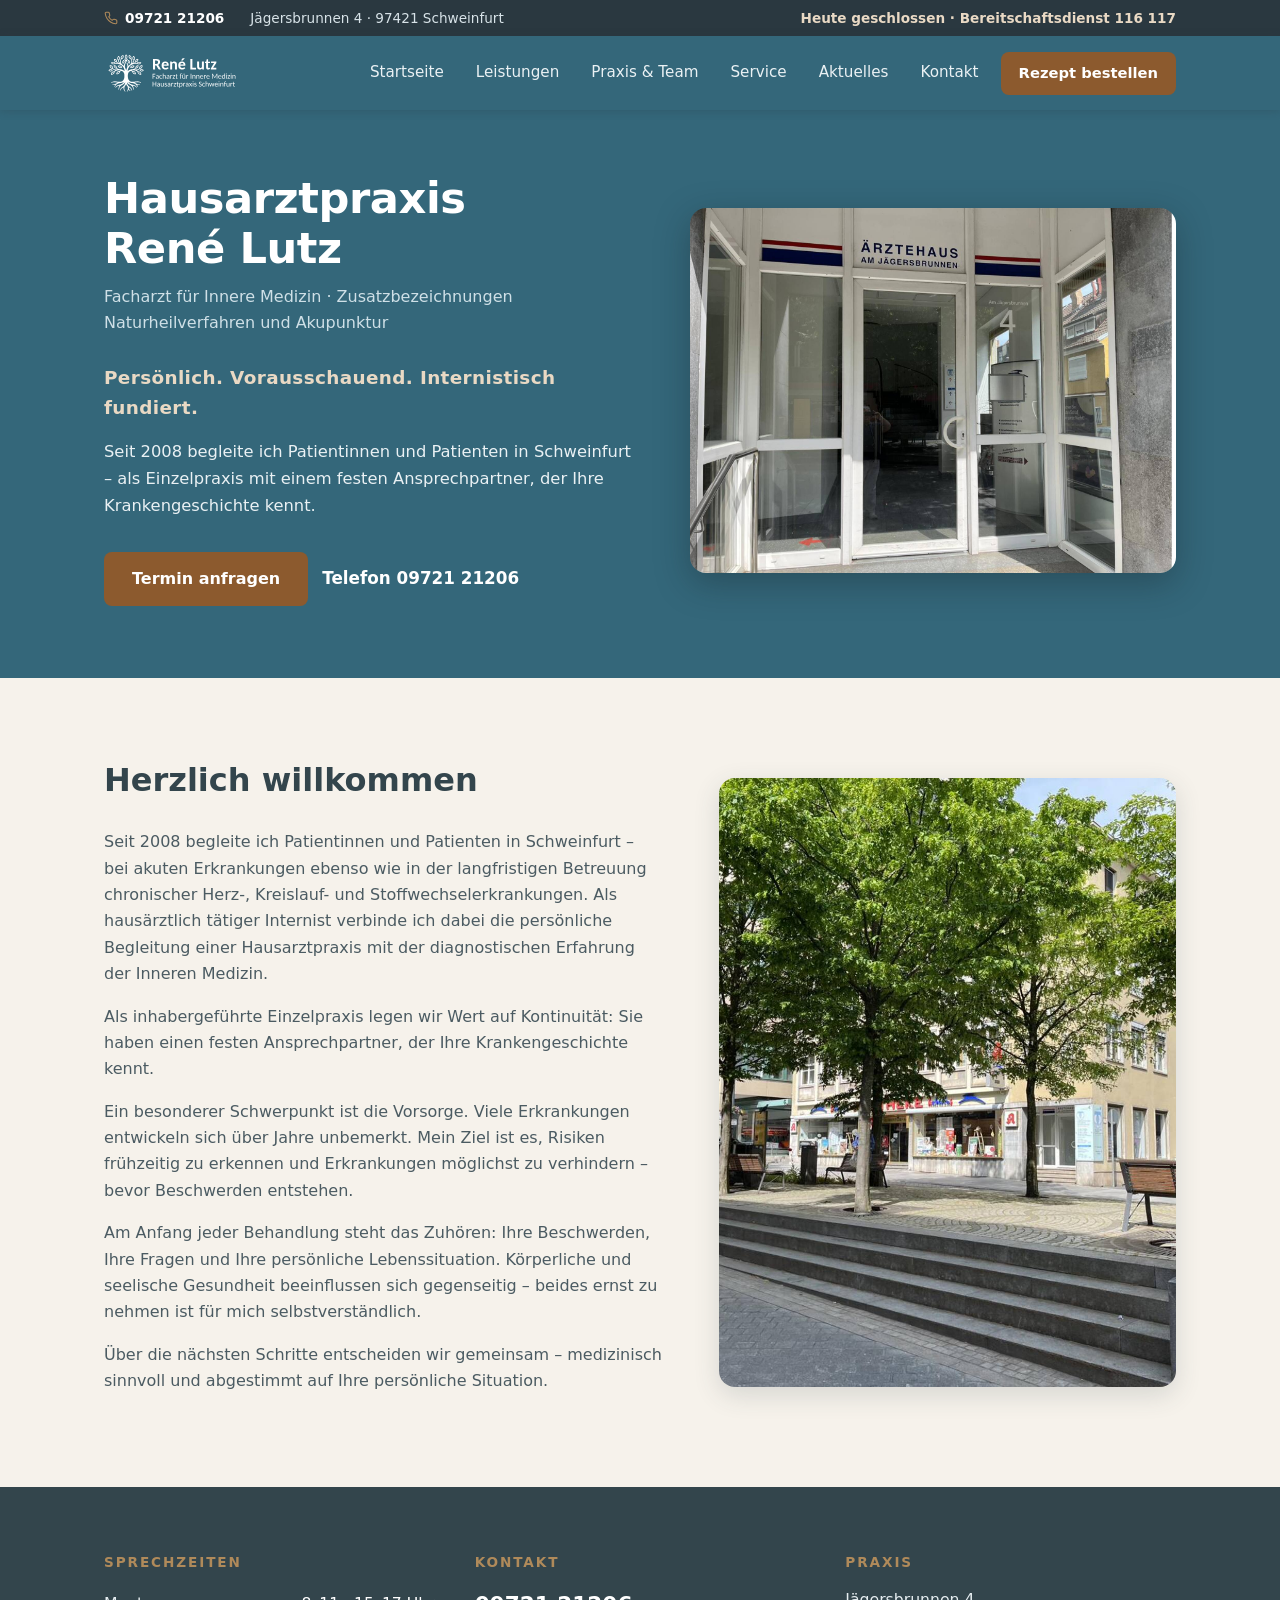
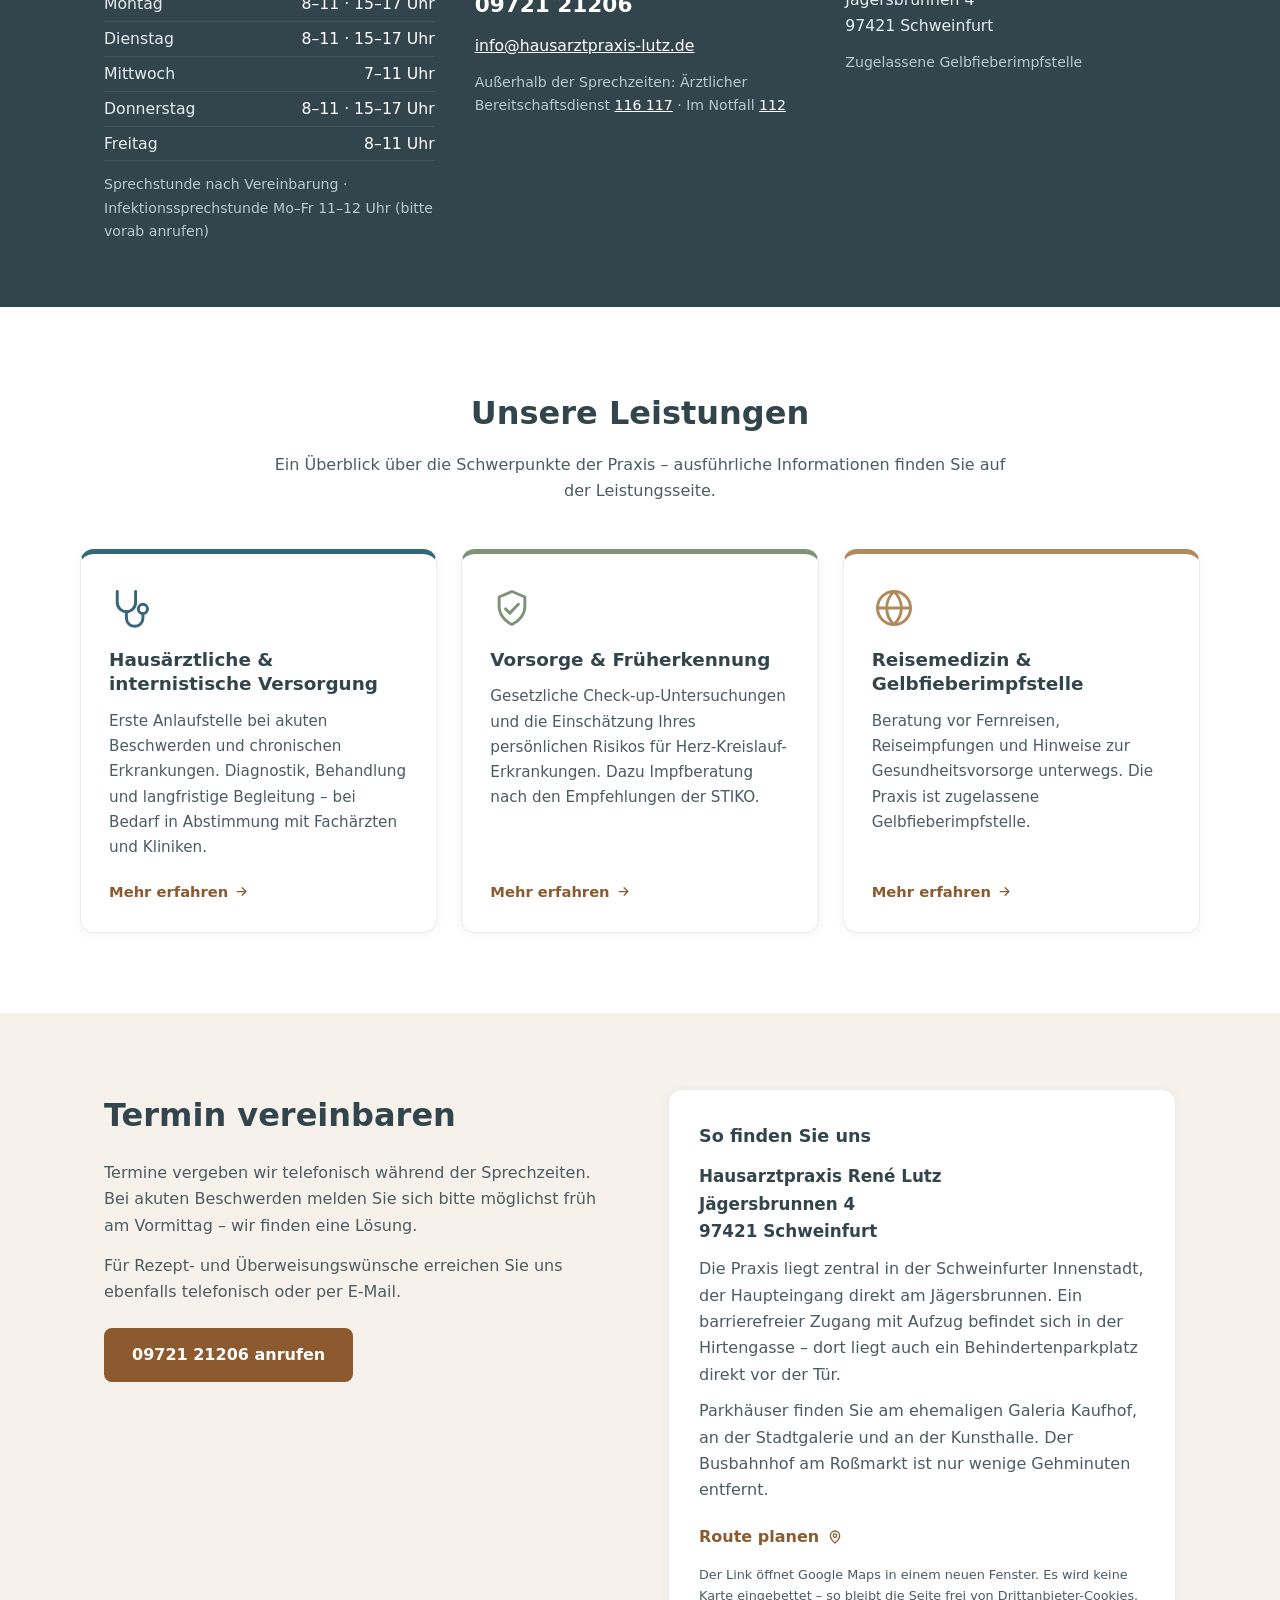
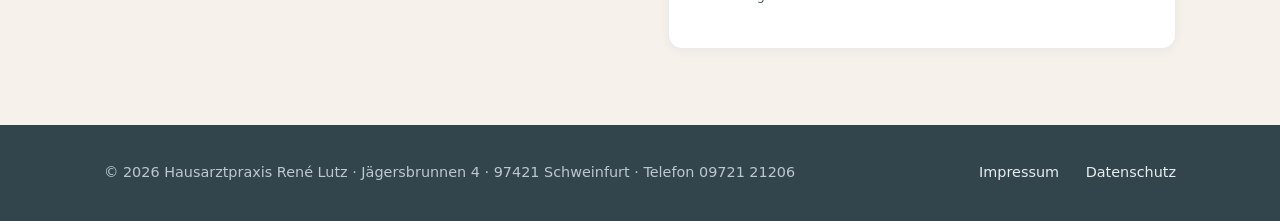
==== index.html @ 5f50a089 "Add files via upload" ====
<!DOCTYPE html>
<html lang="de">
<head>
<meta charset="UTF-8">
<meta name="viewport" content="width=device-width, initial-scale=1">
<title>Hausarztpraxis René Lutz – Facharzt für Innere Medizin, Schweinfurt</title>
<meta name="description" content="Hausarztpraxis René Lutz in Schweinfurt: hausärztliche und internistische Versorgung, Vorsorge und Früherkennung, Reisemedizin. Gelbfieberimpfstelle. Telefon 09721 21206.">
<!-- Canonical & Social -->
<link rel="canonical" href="https://hausarzt-lutz.de/">
<meta property="og:type" content="website">
<meta property="og:site_name" content="Hausarztpraxis René Lutz">
<meta property="og:locale" content="de_DE">
<meta property="og:title" content="Hausarztpraxis René Lutz – Facharzt für Innere Medizin, Schweinfurt">
<meta property="og:description" content="Hausarztpraxis René Lutz in Schweinfurt: hausärztliche und internistische Versorgung, Vorsorge und Früherkennung, Reisemedizin. Gelbfieberimpfstelle. Telefon 09721 21206.">
<meta property="og:url" content="https://hausarzt-lutz.de/">
<meta property="og:image" content="https://hausarzt-lutz.de/og-image.png">
<meta property="og:image:width" content="1200">
<meta property="og:image:height" content="630">
<meta property="og:image:alt" content="Hausarztpraxis René Lutz, Schweinfurt">
<meta name="twitter:card" content="summary_large_image">
<!-- Favicons -->
<link rel="icon" href="favicon.svg" type="image/svg+xml">
<link rel="icon" href="favicon-32.png" sizes="32x32" type="image/png">
<link rel="icon" href="favicon-16.png" sizes="16x16" type="image/png">
<link rel="apple-touch-icon" href="apple-touch-icon.png">
<meta name="theme-color" content="#34677A">
<style>
/* ============================================================
   Hausarztpraxis René Lutz · Startseite
   Farbwelt: Petrol · Cognac · Camel · Salbei · Eiche hell · Weiß
   Hinweis Produktion: DM Sans + Inter lokal hosten (kein Google-CDN)
   ============================================================ */
:root{
  --petrol:#34677A;
  --petrol-dunkel:#33454C;
  --cognac:#A9713F;
  --cognac-dunkel:#8C5A2E;
  --salbei:#7D9276;
  --camel:#B08A5A;
  --eiche:#F6F2EB;
  --text:#33454C;
  --text-soft:#4B5B62;
  --weiss:#FFFFFF;
}
*{box-sizing:border-box;margin:0;padding:0;}
html{scroll-behavior:smooth;}
@media (prefers-reduced-motion:reduce){html{scroll-behavior:auto;}}
body{
  font-family:"Inter","DM Sans",system-ui,-apple-system,"Segoe UI",Arial,sans-serif;
  color:var(--text);
  background:var(--weiss);
  line-height:1.65;
  -webkit-font-smoothing:antialiased;
}
h1,h2,h3,.leitsatz{font-family:"DM Sans","Inter",system-ui,sans-serif;}
img{max-width:100%;display:block;}
a{color:var(--cognac-dunkel);}
.wrap{max-width:1120px;margin:0 auto;padding:0 24px;}

/* ---------- Header ---------- */
header{
  background:var(--petrol);
  position:sticky;top:0;z-index:50;
  box-shadow:0 1px 8px rgba(42,56,64,.25);
}
.header-inner{
  display:flex;align-items:center;justify-content:space-between;
  padding:14px 24px;max-width:1120px;margin:0 auto;
}
.logo-link{display:flex;align-items:center;gap:12px;text-decoration:none;}
.logo-link img{height:46px;width:auto;}
nav{display:flex;gap:28px;}
nav a{
  color:#EAF1F4;text-decoration:none;font-size:.95rem;font-weight:500;
  padding:6px 2px;border-bottom:2px solid transparent;
}
nav a:hover,nav a:focus{border-bottom-color:var(--camel);color:#fff;}
.nav-toggle{display:none;}
.btn-rezept{background:var(--cognac-dunkel);color:#fff;padding:9px 18px;border-radius:8px;font-weight:600;font-size:.92rem;text-decoration:none;white-space:nowrap;}
.btn-rezept:hover,.btn-rezept:focus{background:#6E4523;color:#fff;}
.header-inner{justify-content:flex-start;gap:20px;}
.logo-link{margin-right:auto;}
@media (max-width:640px){.btn-rezept{padding:8px 13px;font-size:.85rem;}}


/* ---------- Hero ---------- */
.hero{background:var(--petrol);color:#fff;}
.hero-inner{
  display:grid;grid-template-columns:1.05fr .95fr;gap:48px;align-items:center;
  padding:64px 24px 72px;max-width:1120px;margin:0 auto;
}
.hero h1{font-size:clamp(1.9rem,4vw,2.7rem);line-height:1.15;font-weight:700;letter-spacing:-.01em;}
.hero .facharzt{
  margin-top:10px;font-size:1rem;color:#CFE0E7;font-weight:400;
}
.leitsatz{
  margin-top:26px;font-size:1.15rem;font-weight:600;letter-spacing:.02em;color:#E9D9C4;
}
.hero p.intro{margin-top:16px;font-size:1.02rem;color:#EAF1F4;max-width:34em;}
.hero-ctas{margin-top:32px;display:flex;flex-wrap:wrap;gap:14px;align-items:center;}
.btn{
  display:inline-block;padding:14px 28px;border-radius:8px;
  font-weight:600;font-size:1rem;text-decoration:none;
  transition:background .15s ease;
}
.btn-cognac{background:var(--cognac-dunkel);color:#fff;}
.btn-cognac:hover,.btn-cognac:focus{background:#6E4523;}
.hero-tel{color:#fff;font-size:1.05rem;text-decoration:none;font-weight:600;white-space:nowrap;}
.hero-tel:hover{text-decoration:underline;}
.hero-foto{border-radius:16px;overflow:hidden;box-shadow:0 10px 34px rgba(20,32,38,.35);}
.hero-foto img{width:100%;height:100%;object-fit:cover;aspect-ratio:4/3;}

/* ---------- Willkommen ---------- */
.willkommen{background:var(--eiche);padding:76px 0;}
.willkommen-grid{display:grid;grid-template-columns:1.1fr .9fr;gap:56px;align-items:center;}
.willkommen h2{font-size:clamp(1.5rem,3vw,2rem);color:var(--petrol-dunkel);margin-bottom:22px;}
.willkommen p{margin-bottom:16px;color:var(--text-soft);max-width:38em;}
.willkommen p strong{color:var(--text);}
.willkommen-foto{border-radius:16px;overflow:hidden;box-shadow:0 8px 26px rgba(51,69,76,.16);}
.willkommen-foto img{width:100%;object-fit:cover;aspect-ratio:3/4;}
.bildhinweis{font-size:.8rem;color:#8a9298;margin-top:8px;}

/* ---------- Auf einen Blick ---------- */
.blick{background:var(--petrol-dunkel);color:#fff;padding:64px 0;}
.blick-grid{display:grid;grid-template-columns:repeat(3,1fr);gap:40px;}
.blick h2{position:absolute;width:1px;height:1px;overflow:hidden;clip:rect(0 0 0 0);}
.blick h3{
  font-size:.85rem;letter-spacing:.14em;text-transform:uppercase;
  color:var(--camel);margin-bottom:14px;font-weight:600;
}
.blick p,.blick li{color:#E6EDF0;font-size:.98rem;}
.blick ul{list-style:none;}
.blick li{display:flex;justify-content:space-between;gap:16px;padding:4px 0;border-bottom:1px solid rgba(255,255,255,.09);}
.blick li span:last-child{white-space:nowrap;color:#fff;}
.blick .hinweis{margin-top:12px;font-size:.88rem;color:#B9C9D0;}
.blick a{color:#fff;}
.blick .tel-gross{font-size:1.35rem;font-weight:700;color:#fff;text-decoration:none;}
.blick .tel-gross:hover{text-decoration:underline;}

/* ---------- Leistungen ---------- */
.leistungen{padding:80px 0;}
.leistungen h2{
  text-align:center;font-size:clamp(1.5rem,3vw,2rem);color:var(--petrol-dunkel);margin-bottom:12px;
}
.leistungen .sub{text-align:center;color:var(--text-soft);max-width:46em;margin:0 auto 44px;}
.kacheln{display:grid;grid-template-columns:repeat(3,1fr);gap:24px;}
.card{
  background:#fff;border-radius:14px;padding:32px 28px 28px;
  display:flex;flex-direction:column;
  border:1px solid rgba(51,69,76,.10);
  border-top:5px solid var(--akzent);
  box-shadow:0 2px 10px rgba(51,69,76,.06);
  transition:box-shadow .2s ease,transform .2s ease;
}
.card:hover{box-shadow:0 6px 20px rgba(51,69,76,.12);transform:translateY(-2px);}
@media (prefers-reduced-motion:reduce){.card,.card:hover{transition:none;transform:none;}}
.card--versorgung{--akzent:var(--petrol);}
.card--vorsorge{--akzent:var(--salbei);}
.card--reise{--akzent:var(--camel);}
.card .icon{width:44px;height:44px;color:var(--akzent);margin-bottom:18px;}
.card .icon svg{width:100%;height:100%;}
.card h3{font-size:1.15rem;line-height:1.35;color:var(--petrol-dunkel);margin-bottom:12px;}
.card p{font-size:.95rem;color:var(--text-soft);flex-grow:1;}
.card a{
  margin-top:20px;display:inline-flex;align-items:center;gap:6px;
  font-size:.92rem;font-weight:600;color:var(--cognac-dunkel);text-decoration:none;
}
.card a:hover{text-decoration:underline;}
.card a svg{width:15px;height:15px;}

/* ---------- Termin & Anfahrt ---------- */
.termin{background:var(--eiche);padding:76px 0;}
.termin-grid{display:grid;grid-template-columns:1fr 1fr;gap:56px;}
.termin h2{font-size:clamp(1.5rem,3vw,2rem);color:var(--petrol-dunkel);margin-bottom:18px;}
.termin p{color:var(--text-soft);margin-bottom:14px;max-width:36em;}
.termin .btn{margin-top:8px;}
.anfahrt-box{
  background:#fff;border-radius:14px;padding:32px 30px;
  border:1px solid rgba(51,69,76,.10);box-shadow:0 2px 10px rgba(51,69,76,.06);
}
.anfahrt-box h3{color:var(--petrol-dunkel);font-size:1.1rem;margin-bottom:12px;}
.anfahrt-box p{margin-bottom:10px;}
.anfahrt-box .adresse{font-size:1.05rem;color:var(--text);font-weight:600;}
.routen-link{
  display:inline-flex;align-items:center;gap:8px;margin-top:10px;
  font-weight:600;color:var(--cognac-dunkel);text-decoration:none;
}
.routen-link:hover{text-decoration:underline;}
.routen-link svg{width:16px;height:16px;}
.dsgvo-note{font-size:.8rem;color:#8a9298;margin-top:14px;}

/* ---------- Footer ---------- */
footer{background:var(--petrol-dunkel);color:#B9C9D0;padding:36px 0;}
.footer-inner{
  display:flex;flex-wrap:wrap;gap:18px;justify-content:space-between;align-items:center;
  max-width:1120px;margin:0 auto;padding:0 24px;font-size:.9rem;
}
footer a{color:#E6EDF0;text-decoration:none;margin-left:22px;}
footer a:first-child{margin-left:0;}
footer a:hover{text-decoration:underline;}

/* ---------- Responsive ---------- */
@media (max-width:900px){
  .hero-inner,.willkommen-grid,.termin-grid{grid-template-columns:1fr;gap:36px;}
  .blick-grid,.kacheln{grid-template-columns:1fr;gap:22px;}
  .hero-inner{padding:44px 24px 56px;}
  .hero-foto img{aspect-ratio:16/10;}
  .willkommen-foto img{aspect-ratio:4/3;}
  nav{display:none;}
  .nav-toggle{
    display:block;background:none;border:1px solid rgba(255,255,255,.4);
    border-radius:8px;color:#fff;padding:8px 12px;font-size:.9rem;cursor:pointer;
  }
  nav.offen{
    display:flex;position:absolute;top:100%;left:0;right:0;
    flex-direction:column;gap:0;background:var(--petrol-dunkel);padding:8px 0;
  }
  nav.offen a{padding:13px 24px;border-bottom:none;}
}

/* Skip-Link & sichtbare Fokuszustaende (Barrierefreiheit) */
.skip-link{position:absolute;left:-9999px;top:0;z-index:2000;background:var(--petrol-dunkel,#2a5464);color:#fff;padding:12px 22px;border-radius:0 0 10px 0;font-weight:600;text-decoration:none;font-family:"DM Sans","Inter",system-ui,sans-serif;}
.skip-link:focus{left:0;}
main#inhalt:focus{outline:none;}
a:focus-visible,button:focus-visible,summary:focus-visible,[tabindex]:focus-visible{outline:3px solid var(--camel,#C89B6A);outline-offset:2px;border-radius:3px;}
</style>
<script type="application/ld+json">
{
  "@context": "https://schema.org",
  "@type": "Physician",
  "name": "Hausarztpraxis René Lutz",
  "description": "Hausärztliche und internistische Versorgung in Schweinfurt. Facharzt für Innere Medizin, Zusatzbezeichnungen Naturheilverfahren und Akupunktur. Zugelassene Gelbfieberimpfstelle.",
  "url": "https://hausarzt-lutz.de",
  "telephone": "+49 9721 21206",
  "email": "info@hausarztpraxis-lutz.de",
  "address": {
    "@type": "PostalAddress",
    "streetAddress": "Jägersbrunnen 4",
    "postalCode": "97421",
    "addressLocality": "Schweinfurt",
    "addressCountry": "DE"
  },
  "medicalSpecialty": "https://schema.org/PrimaryCare",
  "openingHoursSpecification": [
    {"@type":"OpeningHoursSpecification","dayOfWeek":["Monday","Tuesday","Thursday"],"opens":"08:00","closes":"11:00"},
    {"@type":"OpeningHoursSpecification","dayOfWeek":["Monday","Tuesday","Thursday"],"opens":"15:00","closes":"17:00"},
    {"@type":"OpeningHoursSpecification","dayOfWeek":"Wednesday","opens":"07:00","closes":"11:00"},
    {"@type":"OpeningHoursSpecification","dayOfWeek":"Friday","opens":"08:00","closes":"11:00"}
  ]
}
</script>
</head>
<body>
<a class="skip-link" href="#inhalt">Zum Inhalt springen</a>

<!-- ============ Info-Leiste ============ -->
<div class="infobar">
  <div class="infobar-inner">
    <a href="tel:0972121206" class="infobar-tel">
      <svg viewBox="0 0 24 24" fill="none" stroke="currentColor" stroke-width="1.8" stroke-linecap="round" stroke-linejoin="round" aria-hidden="true"><path d="M22 16.9v3a2 2 0 0 1-2.2 2 19.8 19.8 0 0 1-8.6-3.1 19.5 19.5 0 0 1-6-6A19.8 19.8 0 0 1 2.1 4.2 2 2 0 0 1 4.1 2h3a2 2 0 0 1 2 1.7c.1 1 .4 2 .7 2.9a2 2 0 0 1-.5 2.1L8 10a16 16 0 0 0 6 6l1.3-1.3a2 2 0 0 1 2.1-.5c.9.3 1.9.6 2.9.7a2 2 0 0 1 1.7 2z"/></svg>
      09721&nbsp;21206
    </a>
    <span class="infobar-adresse">Jägersbrunnen 4 · 97421 Schweinfurt</span>
    <span class="infobar-heute" id="infobar-heute">Sprechzeiten nach Vereinbarung</span>
  </div>
</div>
<style>
.infobar{background:#2A3840;color:#D8E3E8;font-size:.85rem;}
.infobar-inner{
  max-width:1120px;margin:0 auto;padding:7px 24px;
  display:flex;align-items:center;gap:26px;flex-wrap:wrap;
}
.infobar a.infobar-tel{
  color:#fff;text-decoration:none;font-weight:600;
  display:inline-flex;align-items:center;gap:7px;
}
.infobar a.infobar-tel:hover{text-decoration:underline;}
.infobar a.infobar-tel svg{width:14px;height:14px;color:#B08A5A;}
.infobar-heute{margin-left:auto;color:#E9D9C4;font-weight:600;}
@media (max-width:640px){
  .infobar-adresse{display:none;}
  .infobar-inner{gap:14px;padding:7px 16px;}
}
</style>
<script>
// ==========================================================
//  Urlaubsplanung Hausarztpraxis Rene Lutz - ganzes Jahr
//  Nur diese Datei bearbeiten und per File Manager hochladen.
//  Datumsformat: JJJJ-MM-TT
//  Beliebig viele Zeitraeume - einfach Zeilen kopieren.
//  Abgelaufene Zeitraeume stoeren nicht (werden ignoriert),
//  einmal im Jahr aufraeumen genuegt.
// ==========================================================
window.HLZ_URLAUB = {
  vorlauf_tage: 90,   // Vorab-Hinweis erscheint so viele Tage vorher
  zeitraeume: [
    { von: "2026-09-28", bis: "2026-10-09", vertretung: "" },
    // { von: "2026-12-24", bis: "2027-01-01", vertretung: "Praxis Dr. Mustermann, Tel. 09721 12345" },
  ]
};
</script>
<script>
(function(){
  var el = document.getElementById('infobar-heute');
  if(!el) return;

  var plan = {
    1:[[8,11],[15,17]], 2:[[8,11],[15,17]], 3:[[7,11]], 4:[[8,11],[15,17]], 5:[[8,11]]
  };

  function ostern(j){
    var a=j%19,b=Math.floor(j/100),c=j%100,d=Math.floor(b/4),e=b%4,
        f=Math.floor((b+8)/25),g=Math.floor((b-f+1)/3),
        h=(19*a+b-d-g+15)%30,i=Math.floor(c/4),k=c%4,
        l=(32+2*e+2*i-h-k)%7,m=Math.floor((a+11*h+22*l)/451),
        mo=Math.floor((h+l-7*m+114)/31),ta=((h+l-7*m+114)%31)+1;
    return new Date(j,mo-1,ta);
  }
  function plusTage(dat,n){var d=new Date(dat);d.setDate(d.getDate()+n);return d;}
  function gleicherTag(a,b){return a.getFullYear()===b.getFullYear()&&a.getMonth()===b.getMonth()&&a.getDate()===b.getDate();}

  // Gesetzliche Feiertage in Bayern.
  // MARIAE_HIMMELFAHRT gilt nur in Gemeinden mit katholischer Mehrheit - fuer Schweinfurt pruefen!
  var MARIAE_HIMMELFAHRT = true;
  function istFeiertag(d){
    var j=d.getFullYear(), o=ostern(j);
    var fix=[[1,1],[1,6],[5,1],[10,3],[11,1],[12,25],[12,26]];
    if(MARIAE_HIMMELFAHRT) fix.push([8,15]);
    for(var i=0;i<fix.length;i++){
      if(d.getMonth()===fix[i][0]-1 && d.getDate()===fix[i][1]) return true;
    }
    var bew=[-2,1,39,50,60];
    for(var i=0;i<bew.length;i++){
      if(gleicherTag(d,plusTage(o,bew[i]))) return true;
    }
    return false;
  }

  var heute = new Date(); heute.setHours(0,0,0,0);
  var u = window.HLZ_URLAUB || null;
  function parse(s){var d=new Date(s);d.setHours(0,0,0,0);return d;}
  function dm(d){return ('0'+d.getDate()).slice(-2)+'.'+('0'+(d.getMonth()+1)).slice(-2)+'.';}

  function banner(text, dringend){
    var b=document.createElement('div');
    b.setAttribute('role','status');
    b.style.cssText='background:'+(dringend?'#A9713F':'#E9D9C4')+';color:'+(dringend?'#fff':'#5C3A21')+
      ';text-align:center;padding:12px 20px;font-size:.95rem;font-weight:600;line-height:1.5;';
    b.textContent=text;
    var header=document.querySelector('header');
    if(header && header.parentNode) header.parentNode.insertBefore(b, header.nextSibling);
  }

  // Zeitraeume auswerten: laufender Urlaub oder naechster innerhalb des Vorlaufs
  var aktiv=null, kommend=null;
  if(u && u.zeitraeume){
    for(var i=0;i<u.zeitraeume.length;i++){
      var z=u.zeitraeume[i];
      if(!z.von||!z.bis) continue;
      var v=parse(z.von), b2=parse(z.bis);
      if(heute>=v && heute<=b2){ aktiv={von:v,bis:b2,vertretung:z.vertretung}; break; }
      if(heute<v){
        var diff=(v-heute)/(1000*60*60*24);
        if(u.vorlauf_tage && diff<=u.vorlauf_tage && (!kommend || v<kommend.von)){
          kommend={von:v,bis:b2,vertretung:z.vertretung};
        }
      }
    }
  }

  if(aktiv){
    el.textContent='Praxis geschlossen bis '+dm(aktiv.bis)+' \u00b7 116 117';
    var btxt='Die Praxis ist vom '+dm(aktiv.von)+' bis '+dm(aktiv.bis)+' geschlossen.';
    if(aktiv.vertretung) btxt+=' Vertretung: '+aktiv.vertretung+'.';
    btxt+=' In dringenden F\u00e4llen: \u00c4rztlicher Bereitschaftsdienst 116 117.';
    banner(btxt, true);
  } else {
    if(kommend){
      var btxt='Hinweis: Die Praxis bleibt vom '+dm(kommend.von)+' bis '+dm(kommend.bis)+' geschlossen.';
      if(kommend.vertretung) btxt+=' Vertretung: '+kommend.vertretung+'.';
      banner(btxt, false);
    }
    if(istFeiertag(heute)){
      el.textContent='Heute geschlossen (Feiertag) \u00b7 Bereitschaftsdienst 116 117';
    } else if(plan[heute.getDay()]){
      el.textContent='Heute: '+plan[heute.getDay()].map(function(s){return s[0]+'\u2013'+s[1]+' Uhr';}).join(' und ');
    } else {
      el.textContent='Heute geschlossen \u00b7 Bereitschaftsdienst 116 117';
    }
  }
})();
</script>


<header>
  <div class="header-inner">
    <a class="logo-link" href="#" aria-label="Hausarztpraxis René Lutz – Startseite">
      <img src="[data-uri]" alt="Hausarztpraxis René Lutz">
    </a>
    <button class="nav-toggle" aria-expanded="false" aria-controls="hauptnav" onclick="var n=document.getElementById('hauptnav');n.classList.toggle('offen');this.setAttribute('aria-expanded',n.classList.contains('offen'));">Menü</button>
    <nav id="hauptnav" aria-label="Hauptnavigation">
      <a href="#">Startseite</a>
      <a href="leistungen.html">Leistungen</a>
      <a href="praxis-team.html">Praxis &amp; Team</a>
      <a href="service.html">Service</a>
      <a href="news.html">Aktuelles</a>
      <a href="#kontakt">Kontakt</a>
    </nav>
    <a class="btn-rezept" href="https://praxishelfer.doc-online.de/ph/praxishelfer.php?ph=rz&amp;id=hausarztpraxis-lutz" rel="noopener" target="_blank">Rezept bestellen</a>
  </div>
</header>
<main id="inhalt" tabindex="-1">

<!-- ============ Hero ============ -->
<section class="hero">
  <div class="hero-inner">
    <div>
      <h1>Hausarztpraxis René&nbsp;Lutz</h1>
      <p class="facharzt">Facharzt für Innere Medizin · Zusatzbezeichnungen Naturheilverfahren und Akupunktur</p>
      <p class="leitsatz">Persönlich. Vorausschauend. Internistisch fundiert.</p>
      <p class="intro">Seit 2008 begleite ich Patientinnen und Patienten in Schweinfurt – als Einzelpraxis mit einem festen Ansprechpartner, der Ihre Krankengeschichte kennt.</p>
      <div class="hero-ctas">
        <a class="btn btn-cognac" href="#kontakt">Termin anfragen</a>
        <a class="hero-tel" href="tel:0972121206">Telefon 09721&nbsp;21206</a>
      </div>
    </div>
    <div class="hero-foto">
      <img src="[data-uri]" alt="Sprechzimmer der Hausarztpraxis René Lutz in Schweinfurt">
    </div>
  </div>
</section>

<!-- ============ Willkommen ============ -->
<section class="willkommen" id="willkommen">
  <div class="wrap willkommen-grid">
    <div>
      <h2>Herzlich willkommen</h2>
      <p>Seit 2008 begleite ich Patientinnen und Patienten in Schweinfurt – bei akuten Erkrankungen ebenso wie in der langfristigen Betreuung chronischer Herz-, Kreislauf- und Stoffwechselerkrankungen. Als hausärztlich tätiger Internist verbinde ich dabei die persönliche Begleitung einer Hausarztpraxis mit der diagnostischen Erfahrung der Inneren Medizin.</p>
      <p>Als inhabergeführte Einzelpraxis legen wir Wert auf Kontinuität: Sie haben einen festen Ansprechpartner, der Ihre Krankengeschichte kennt.</p>
      <p>Ein besonderer Schwerpunkt ist die Vorsorge. Viele Erkrankungen entwickeln sich über Jahre unbemerkt. Mein Ziel ist es, Risiken frühzeitig zu erkennen und Erkrankungen möglichst zu verhindern – bevor Beschwerden entstehen.</p>
      <p>Am Anfang jeder Behandlung steht das Zuhören: Ihre Beschwerden, Ihre Fragen und Ihre persönliche Lebenssituation. Körperliche und seelische Gesundheit beeinflussen sich gegenseitig – beides ernst zu nehmen ist für mich selbstverständlich.</p>
      <p>Über die nächsten Schritte entscheiden wir gemeinsam – medizinisch sinnvoll und abgestimmt auf Ihre persönliche Situation.</p>
    </div>
    <div>
      <div class="willkommen-foto">
        <img src="[data-uri]" alt="Blick in die Praxisräume">
      </div>
    </div>
  </div>
</section>

<!-- ============ Auf einen Blick ============ -->
<section class="blick" aria-labelledby="blick-h">
  <h2 id="blick-h">Sprechzeiten und Kontakt auf einen Blick</h2>
  <div class="wrap blick-grid">
    <div>
      <h3>Sprechzeiten</h3>
      <ul>
        <li><span>Montag</span><span>8–11 · 15–17 Uhr</span></li>
        <li><span>Dienstag</span><span>8–11 · 15–17 Uhr</span></li>
        <li><span>Mittwoch</span><span>7–11 Uhr</span></li>
        <li><span>Donnerstag</span><span>8–11 · 15–17 Uhr</span></li>
        <li><span>Freitag</span><span>8–11 Uhr</span></li>
      </ul>
      <p class="hinweis">Sprechstunde nach Vereinbarung · Infektionssprechstunde Mo–Fr 11–12 Uhr (bitte vorab anrufen)</p>
    </div>
    <div>
      <h3>Kontakt</h3>
      <p><a class="tel-gross" href="tel:0972121206">09721 21206</a></p>
      <p style="margin-top:10px;"><a href="mailto:info@hausarztpraxis-lutz.de">info@hausarztpraxis-lutz.de</a></p>
      <p class="hinweis">Außerhalb der Sprechzeiten: Ärztlicher Bereitschaftsdienst <a href="tel:116117">116&nbsp;117</a> · Im Notfall <a href="tel:112">112</a></p>
    </div>
    <div>
      <h3>Praxis</h3>
      <p>Jägersbrunnen 4<br>97421 Schweinfurt</p>
      <p class="hinweis">Zugelassene Gelbfieberimpfstelle</p>
    </div>
  </div>
</section>

<!-- ============ Leistungen ============ -->
<section class="leistungen wrap" id="leistungen">
  <h2>Unsere Leistungen</h2>
  <p class="sub">Ein Überblick über die Schwerpunkte der Praxis – ausführliche Informationen finden Sie auf der Leistungsseite.</p>
  <div class="kacheln">
    <div class="card card--versorgung">
      <div class="icon" aria-hidden="true">
        <svg viewBox="0 0 24 24" fill="none" stroke="currentColor" stroke-width="1.6" stroke-linecap="round" stroke-linejoin="round">
          <path d="M4.5 3v6a5 5 0 0 0 10 0V3"/><path d="M9.5 14v3.5a4.5 4.5 0 0 0 9 0V15"/><circle cx="18.5" cy="12.5" r="2.5"/>
        </svg>
      </div>
      <h3>Hausärztliche &amp; internistische Versorgung</h3>
      <p>Erste Anlaufstelle bei akuten Beschwerden und chronischen Erkrankungen. Diagnostik, Behandlung und langfristige Begleitung – bei Bedarf in Abstimmung mit Fachärzten und Kliniken.</p>
      <a href="#">Mehr erfahren <svg viewBox="0 0 24 24" fill="none" stroke="currentColor" stroke-width="2" stroke-linecap="round" stroke-linejoin="round" aria-hidden="true"><path d="M5 12h14M13 6l6 6-6 6"/></svg></a>
    </div>
    <div class="card card--vorsorge">
      <div class="icon" aria-hidden="true">
        <svg viewBox="0 0 24 24" fill="none" stroke="currentColor" stroke-width="1.6" stroke-linecap="round" stroke-linejoin="round">
          <path d="M12 3l7 3v5c0 4.5-3 8.2-7 10-4-1.8-7-5.5-7-10V6l7-3z"/><path d="M8.5 12.5l2.3 2.3 4.7-4.8"/>
        </svg>
      </div>
      <h3>Vorsorge &amp; Früherkennung</h3>
      <p>Gesetzliche Check-up-Untersuchungen und die Einschätzung Ihres persönlichen Risikos für Herz-Kreislauf-Erkrankungen. Dazu Impfberatung nach den Empfehlungen der STIKO.</p>
      <a href="#">Mehr erfahren <svg viewBox="0 0 24 24" fill="none" stroke="currentColor" stroke-width="2" stroke-linecap="round" stroke-linejoin="round" aria-hidden="true"><path d="M5 12h14M13 6l6 6-6 6"/></svg></a>
    </div>
    <div class="card card--reise">
      <div class="icon" aria-hidden="true">
        <svg viewBox="0 0 24 24" fill="none" stroke="currentColor" stroke-width="1.6" stroke-linecap="round" stroke-linejoin="round">
          <circle cx="12" cy="12" r="9"/><path d="M3 12h18"/><path d="M12 3c2.6 2.4 4 5.6 4 9s-1.4 6.6-4 9c-2.6-2.4-4-5.6-4-9s1.4-6.6 4-9z"/>
        </svg>
      </div>
      <h3>Reisemedizin &amp; Gelbfieberimpfstelle</h3>
      <p>Beratung vor Fernreisen, Reiseimpfungen und Hinweise zur Gesundheitsvorsorge unterwegs. Die Praxis ist zugelassene Gelbfieberimpfstelle.</p>
      <a href="#">Mehr erfahren <svg viewBox="0 0 24 24" fill="none" stroke="currentColor" stroke-width="2" stroke-linecap="round" stroke-linejoin="round" aria-hidden="true"><path d="M5 12h14M13 6l6 6-6 6"/></svg></a>
    </div>
  </div>
</section>

<!-- ============ Termin & Anfahrt ============ -->
<section class="termin" id="kontakt">
  <div class="wrap termin-grid">
    <div>
      <h2>Termin vereinbaren</h2>
      <p>Termine vergeben wir telefonisch während der Sprechzeiten. Bei akuten Beschwerden melden Sie sich bitte möglichst früh am Vormittag – wir finden eine Lösung.</p>
      <p>Für Rezept- und Überweisungswünsche erreichen Sie uns ebenfalls telefonisch oder per E-Mail.</p>
      <a class="btn btn-cognac" href="tel:0972121206">09721 21206 anrufen</a>
    </div>
    <div class="anfahrt-box">
      <h3>So finden Sie uns</h3>
      <p class="adresse">Hausarztpraxis René Lutz<br>Jägersbrunnen 4<br>97421 Schweinfurt</p>
      <p>Die Praxis liegt zentral in der Schweinfurter Innenstadt, der Haupteingang direkt am Jägersbrunnen. Ein barrierefreier Zugang mit Aufzug befindet sich in der Hirtengasse – dort liegt auch ein Behindertenparkplatz direkt vor der Tür.</p>
      <p>Parkhäuser finden Sie am ehemaligen Galeria&nbsp;Kaufhof, an der Stadtgalerie und an der Kunsthalle. Der Busbahnhof am Roßmarkt ist nur wenige Gehminuten entfernt.</p>
      <a class="routen-link" href="https://www.google.com/maps/dir/?api=1&destination=J%C3%A4gersbrunnen+4%2C+97421+Schweinfurt" rel="noopener" target="_blank">
        Route planen
        <svg viewBox="0 0 24 24" fill="none" stroke="currentColor" stroke-width="2" stroke-linecap="round" stroke-linejoin="round" aria-hidden="true"><path d="M12 21s-7-6.1-7-11a7 7 0 0 1 14 0c0 4.9-7 11-7 11z"/><circle cx="12" cy="10" r="2.6"/></svg>
      </a>
      <p class="dsgvo-note">Der Link öffnet Google Maps in einem neuen Fenster. Es wird keine Karte eingebettet – so bleibt die Seite frei von Drittanbieter-Cookies.</p>
    </div>
  </div>
</section>

</main>
<footer>
  <div class="footer-inner">
    <span>© 2026 Hausarztpraxis René Lutz · Jägersbrunnen 4 · 97421 Schweinfurt · Telefon 09721 21206</span>
    <span>
      <a href="impressum.html">Impressum</a>
      <a href="datenschutz.html">Datenschutz</a>
    </span>
  </div>
</footer>

</body>
</html>
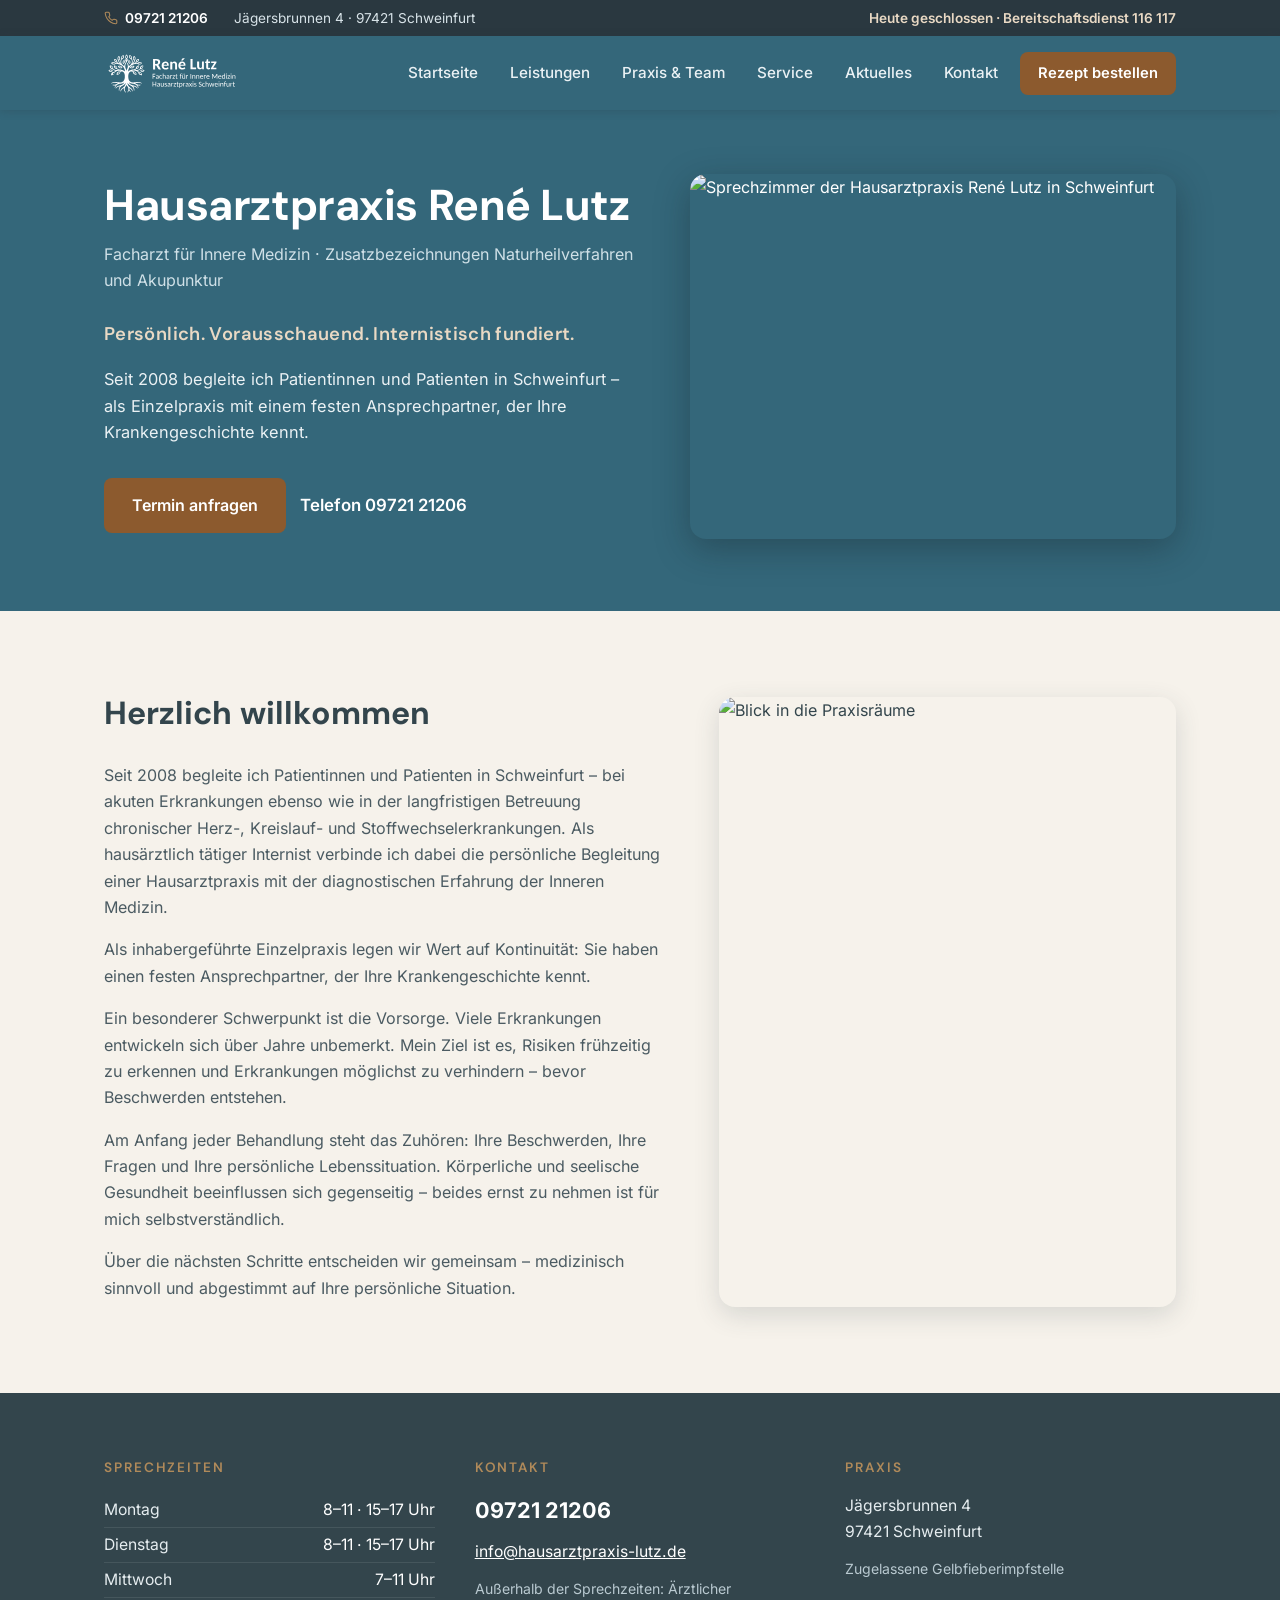
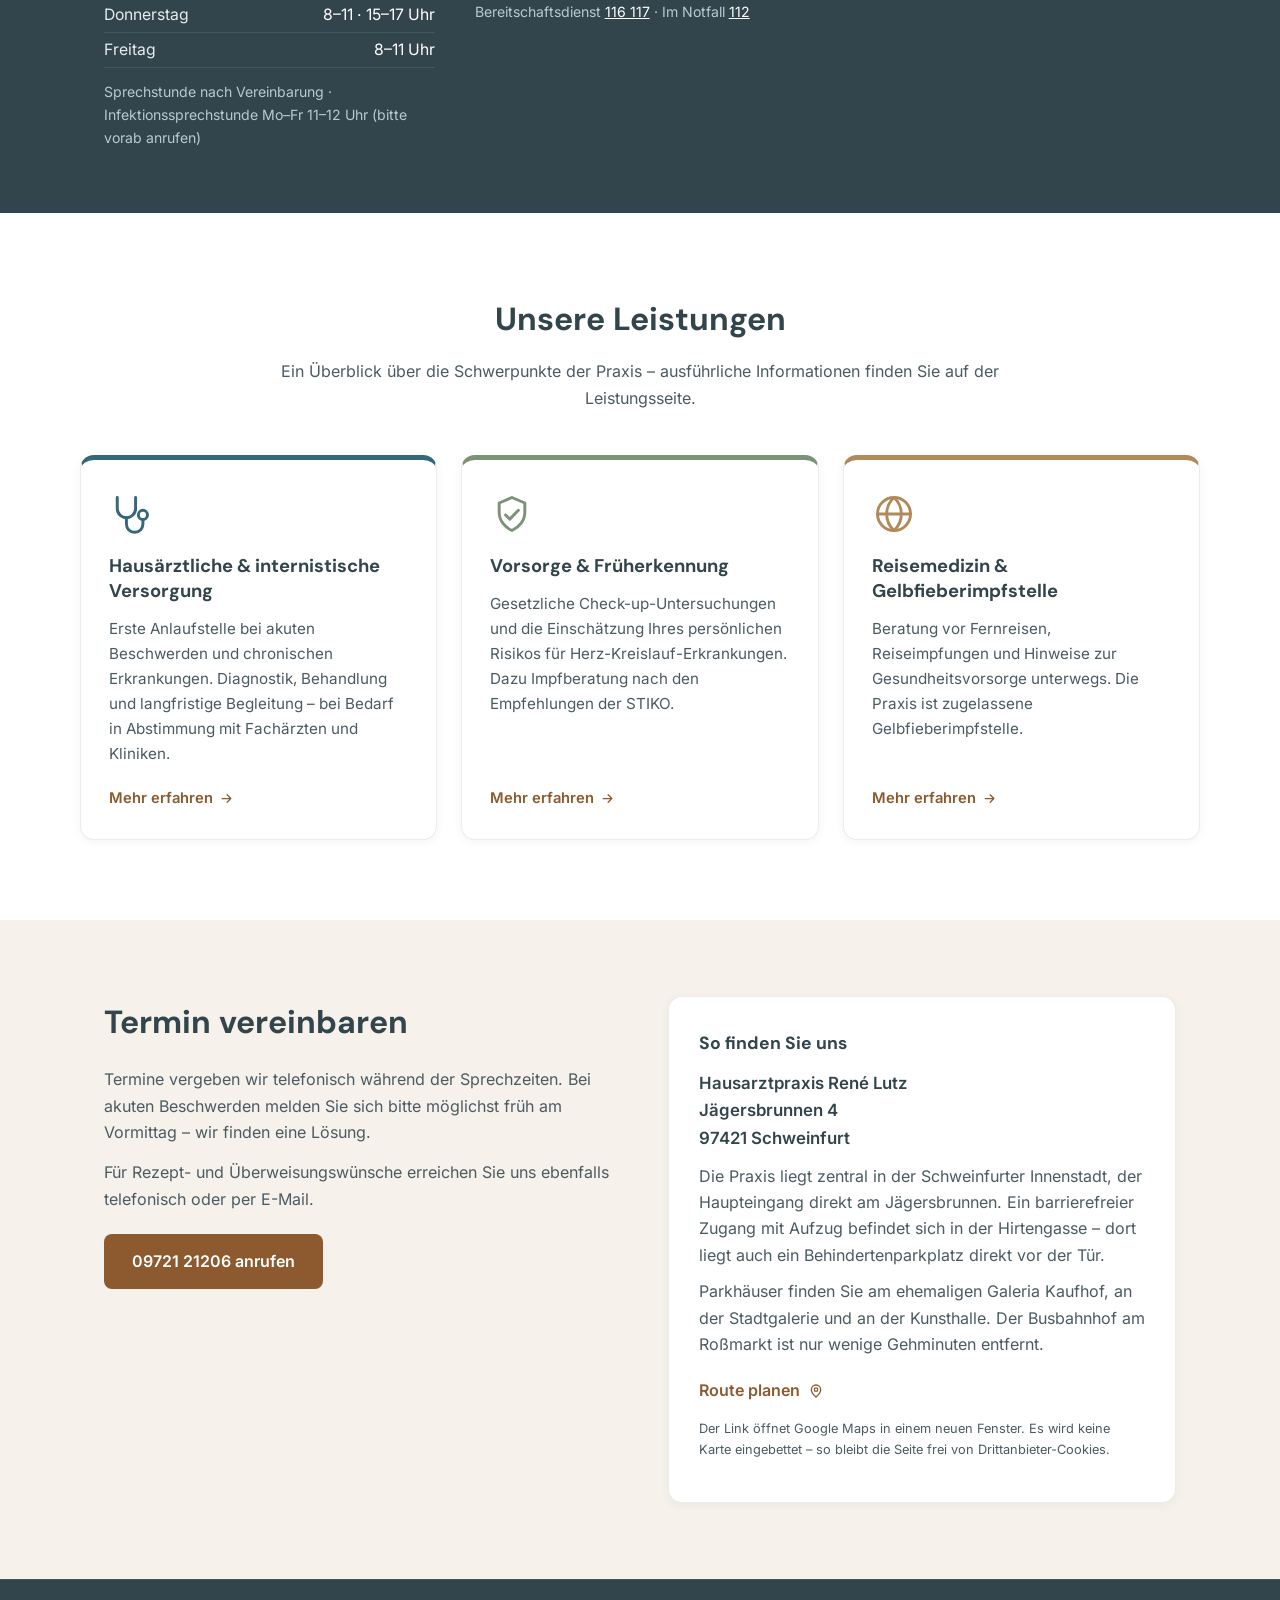
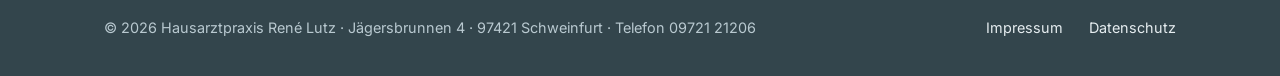
==== commit 268d6abf: "Add files via upload" ====
--- a/index.html
+++ b/index.html
@@ -24,12 +24,8 @@
 <link rel="icon" href="favicon-16.png" sizes="16x16" type="image/png">
 <link rel="apple-touch-icon" href="apple-touch-icon.png">
 <meta name="theme-color" content="#34677A">
+<link rel="stylesheet" href="style.css">
 <style>
-/* ============================================================
-   Hausarztpraxis René Lutz · Startseite
-   Farbwelt: Petrol · Cognac · Camel · Salbei · Eiche hell · Weiß
-   Hinweis Produktion: DM Sans + Inter lokal hosten (kein Google-CDN)
-   ============================================================ */
 :root{
   --petrol:#34677A;
   --petrol-dunkel:#33454C;
@@ -42,9 +38,6 @@
   --text-soft:#4B5B62;
   --weiss:#FFFFFF;
 }
-*{box-sizing:border-box;margin:0;padding:0;}
-html{scroll-behavior:smooth;}
-@media (prefers-reduced-motion:reduce){html{scroll-behavior:auto;}}
 body{
   font-family:"Inter","DM Sans",system-ui,-apple-system,"Segoe UI",Arial,sans-serif;
   color:var(--text);
@@ -54,36 +47,14 @@
 }
 h1,h2,h3,.leitsatz{font-family:"DM Sans","Inter",system-ui,sans-serif;}
 img{max-width:100%;display:block;}
-a{color:var(--cognac-dunkel);}
-.wrap{max-width:1120px;margin:0 auto;padding:0 24px;}
-
-/* ---------- Header ---------- */
-header{
-  background:var(--petrol);
-  position:sticky;top:0;z-index:50;
-  box-shadow:0 1px 8px rgba(42,56,64,.25);
-}
 .header-inner{
   display:flex;align-items:center;justify-content:space-between;
   padding:14px 24px;max-width:1120px;margin:0 auto;
 }
 .logo-link{display:flex;align-items:center;gap:12px;text-decoration:none;}
 .logo-link img{height:46px;width:auto;}
-nav{display:flex;gap:28px;}
-nav a{
-  color:#EAF1F4;text-decoration:none;font-size:.95rem;font-weight:500;
-  padding:6px 2px;border-bottom:2px solid transparent;
-}
 nav a:hover,nav a:focus{border-bottom-color:var(--camel);color:#fff;}
-.nav-toggle{display:none;}
-.btn-rezept{background:var(--cognac-dunkel);color:#fff;padding:9px 18px;border-radius:8px;font-weight:600;font-size:.92rem;text-decoration:none;white-space:nowrap;}
-.btn-rezept:hover,.btn-rezept:focus{background:#6E4523;color:#fff;}
 .header-inner{justify-content:flex-start;gap:20px;}
-.logo-link{margin-right:auto;}
-@media (max-width:640px){.btn-rezept{padding:8px 13px;font-size:.85rem;}}
-
-
-/* ---------- Hero ---------- */
 .hero{background:var(--petrol);color:#fff;}
 .hero-inner{
   display:grid;grid-template-columns:1.05fr .95fr;gap:48px;align-items:center;
@@ -109,8 +80,6 @@
 .hero-tel:hover{text-decoration:underline;}
 .hero-foto{border-radius:16px;overflow:hidden;box-shadow:0 10px 34px rgba(20,32,38,.35);}
 .hero-foto img{width:100%;height:100%;object-fit:cover;aspect-ratio:4/3;}
-
-/* ---------- Willkommen ---------- */
 .willkommen{background:var(--eiche);padding:76px 0;}
 .willkommen-grid{display:grid;grid-template-columns:1.1fr .9fr;gap:56px;align-items:center;}
 .willkommen h2{font-size:clamp(1.5rem,3vw,2rem);color:var(--petrol-dunkel);margin-bottom:22px;}
@@ -119,8 +88,6 @@
 .willkommen-foto{border-radius:16px;overflow:hidden;box-shadow:0 8px 26px rgba(51,69,76,.16);}
 .willkommen-foto img{width:100%;object-fit:cover;aspect-ratio:3/4;}
 .bildhinweis{font-size:.8rem;color:#8a9298;margin-top:8px;}
-
-/* ---------- Auf einen Blick ---------- */
 .blick{background:var(--petrol-dunkel);color:#fff;padding:64px 0;}
 .blick-grid{display:grid;grid-template-columns:repeat(3,1fr);gap:40px;}
 .blick h2{position:absolute;width:1px;height:1px;overflow:hidden;clip:rect(0 0 0 0);}
@@ -136,8 +103,6 @@
 .blick a{color:#fff;}
 .blick .tel-gross{font-size:1.35rem;font-weight:700;color:#fff;text-decoration:none;}
 .blick .tel-gross:hover{text-decoration:underline;}
-
-/* ---------- Leistungen ---------- */
 .leistungen{padding:80px 0;}
 .leistungen h2{
   text-align:center;font-size:clamp(1.5rem,3vw,2rem);color:var(--petrol-dunkel);margin-bottom:12px;
@@ -152,7 +117,7 @@
   box-shadow:0 2px 10px rgba(51,69,76,.06);
   transition:box-shadow .2s ease,transform .2s ease;
 }
-.card:hover{box-shadow:0 6px 20px rgba(51,69,76,.12);transform:translateY(-2px);}
+.card:hover{box-shadow:0 6px 24px rgba(52,103,122,.18);transform:translateY(-2px);}
 @media (prefers-reduced-motion:reduce){.card,.card:hover{transition:none;transform:none;}}
 .card--versorgung{--akzent:var(--petrol);}
 .card--vorsorge{--akzent:var(--salbei);}
@@ -167,8 +132,6 @@
 }
 .card a:hover{text-decoration:underline;}
 .card a svg{width:15px;height:15px;}
-
-/* ---------- Termin & Anfahrt ---------- */
 .termin{background:var(--eiche);padding:76px 0;}
 .termin-grid{display:grid;grid-template-columns:1fr 1fr;gap:56px;}
 .termin h2{font-size:clamp(1.5rem,3vw,2rem);color:var(--petrol-dunkel);margin-bottom:18px;}
@@ -188,18 +151,7 @@
 .routen-link:hover{text-decoration:underline;}
 .routen-link svg{width:16px;height:16px;}
 .dsgvo-note{font-size:.8rem;color:#8a9298;margin-top:14px;}
-
-/* ---------- Footer ---------- */
 footer{background:var(--petrol-dunkel);color:#B9C9D0;padding:36px 0;}
-.footer-inner{
-  display:flex;flex-wrap:wrap;gap:18px;justify-content:space-between;align-items:center;
-  max-width:1120px;margin:0 auto;padding:0 24px;font-size:.9rem;
-}
-footer a{color:#E6EDF0;text-decoration:none;margin-left:22px;}
-footer a:first-child{margin-left:0;}
-footer a:hover{text-decoration:underline;}
-
-/* ---------- Responsive ---------- */
 @media (max-width:900px){
   .hero-inner,.willkommen-grid,.termin-grid{grid-template-columns:1fr;gap:36px;}
   .blick-grid,.kacheln{grid-template-columns:1fr;gap:22px;}
@@ -217,12 +169,6 @@
   }
   nav.offen a{padding:13px 24px;border-bottom:none;}
 }
-
-/* Skip-Link & sichtbare Fokuszustaende (Barrierefreiheit) */
-.skip-link{position:absolute;left:-9999px;top:0;z-index:2000;background:var(--petrol-dunkel,#2a5464);color:#fff;padding:12px 22px;border-radius:0 0 10px 0;font-weight:600;text-decoration:none;font-family:"DM Sans","Inter",system-ui,sans-serif;}
-.skip-link:focus{left:0;}
-main#inhalt:focus{outline:none;}
-a:focus-visible,button:focus-visible,summary:focus-visible,[tabindex]:focus-visible{outline:3px solid var(--camel,#C89B6A);outline-offset:2px;border-radius:3px;}
 </style>
 <script type="application/ld+json">
 {
@@ -292,9 +238,9 @@
 //  einmal im Jahr aufraeumen genuegt.
 // ==========================================================
 window.HLZ_URLAUB = {
-  vorlauf_tage: 90,   // Vorab-Hinweis erscheint so viele Tage vorher
+  vorlauf_tage: 14,   // Vorab-Hinweis erscheint so viele Tage vorher
   zeitraeume: [
-    { von: "2026-09-28", bis: "2026-10-09", vertretung: "" },
+    { von: "2026-09-21", bis: "2026-10-02", vertretung: "" },
     // { von: "2026-12-24", bis: "2027-01-01", vertretung: "Praxis Dr. Mustermann, Tel. 09721 12345" },
   ]
 };
@@ -347,8 +293,10 @@
     b.style.cssText='background:'+(dringend?'#A9713F':'#E9D9C4')+';color:'+(dringend?'#fff':'#5C3A21')+
       ';text-align:center;padding:12px 20px;font-size:.95rem;font-weight:600;line-height:1.5;';
     b.textContent=text;
-    var header=document.querySelector('header');
-    if(header && header.parentNode) header.parentNode.insertBefore(b, header.nextSibling);
+    var anchor = el.closest ? el.closest('.infobar') : null;
+    if(!anchor){ var p=el; while(p && p.className!=='infobar'){ p=p.parentElement; } anchor=p; }
+    if(!anchor) anchor = el.parentElement;
+    if(anchor && anchor.parentNode) anchor.parentNode.insertBefore(b, anchor.nextSibling);
   }
 
   // Zeitraeume auswerten: laufender Urlaub oder naechster innerhalb des Vorlaufs
@@ -395,7 +343,7 @@
 <header>
   <div class="header-inner">
     <a class="logo-link" href="#" aria-label="Hausarztpraxis René Lutz – Startseite">
-      <img src="[data-uri]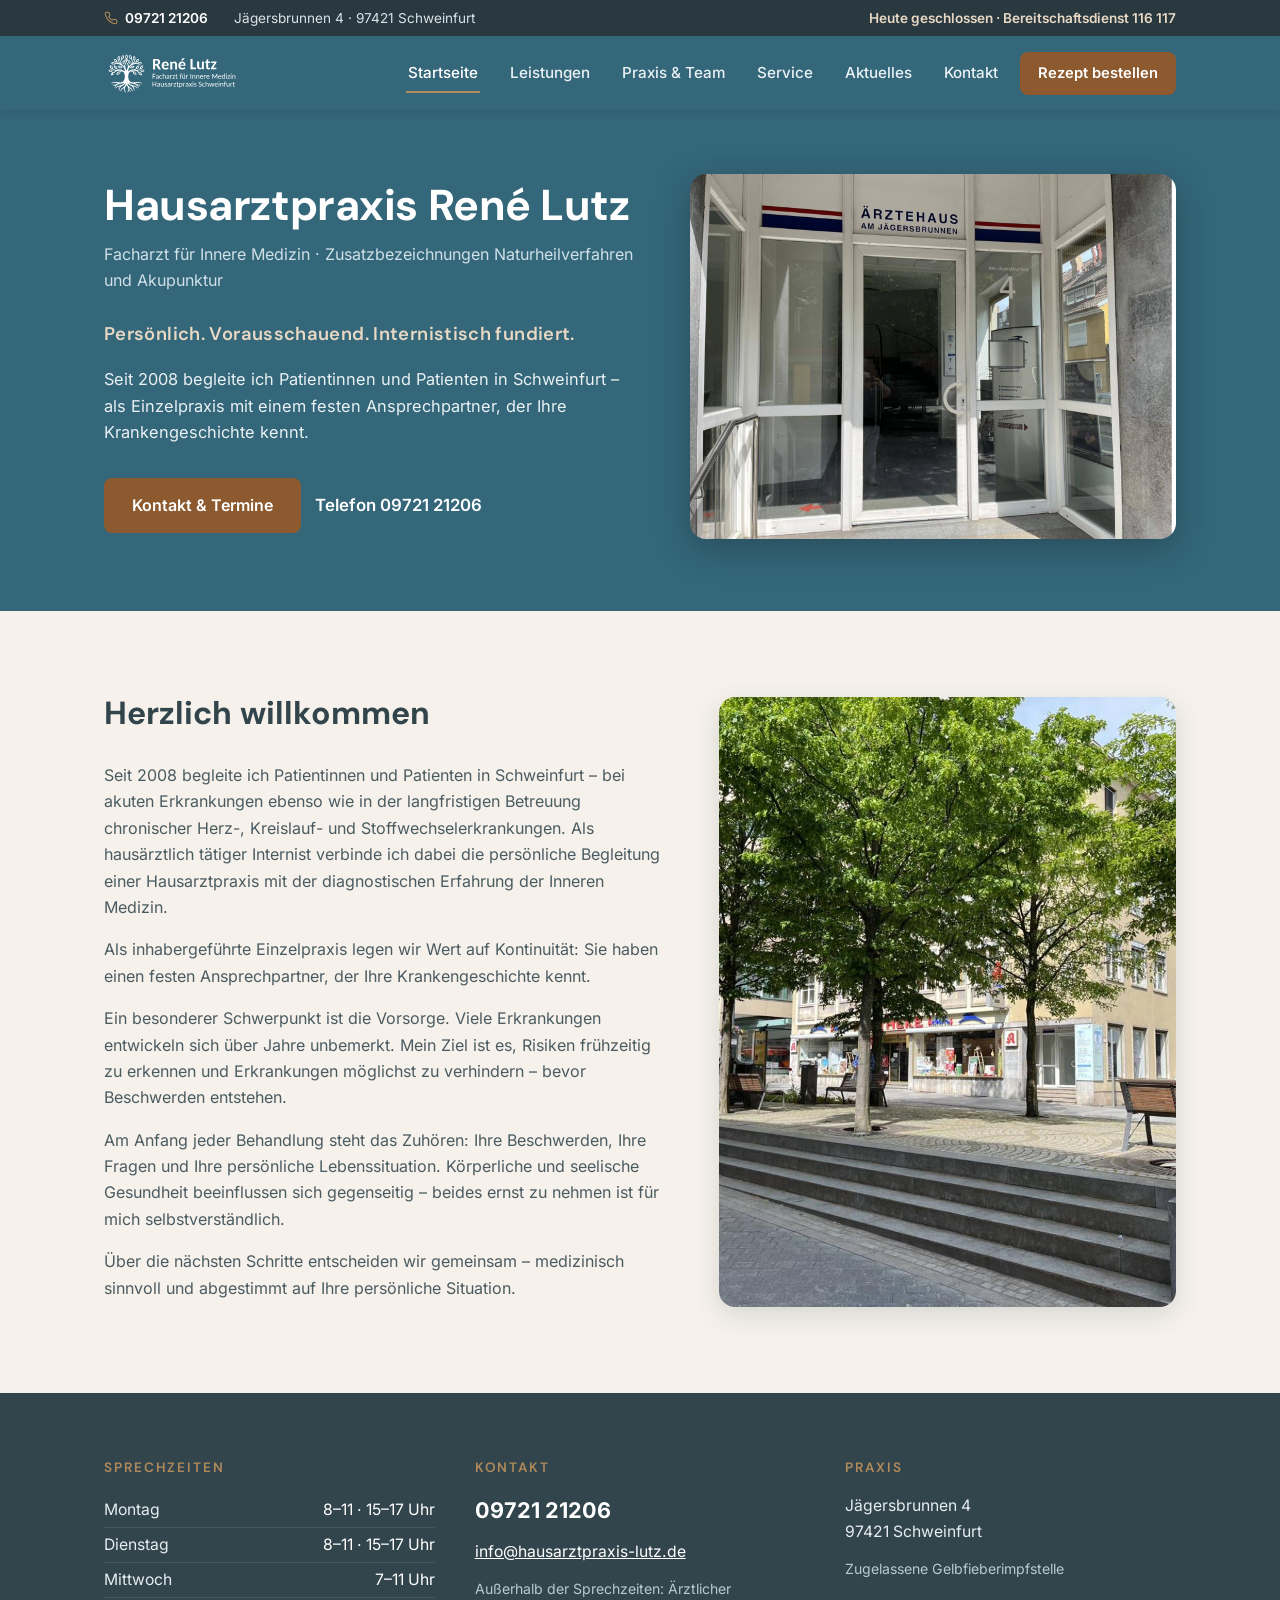
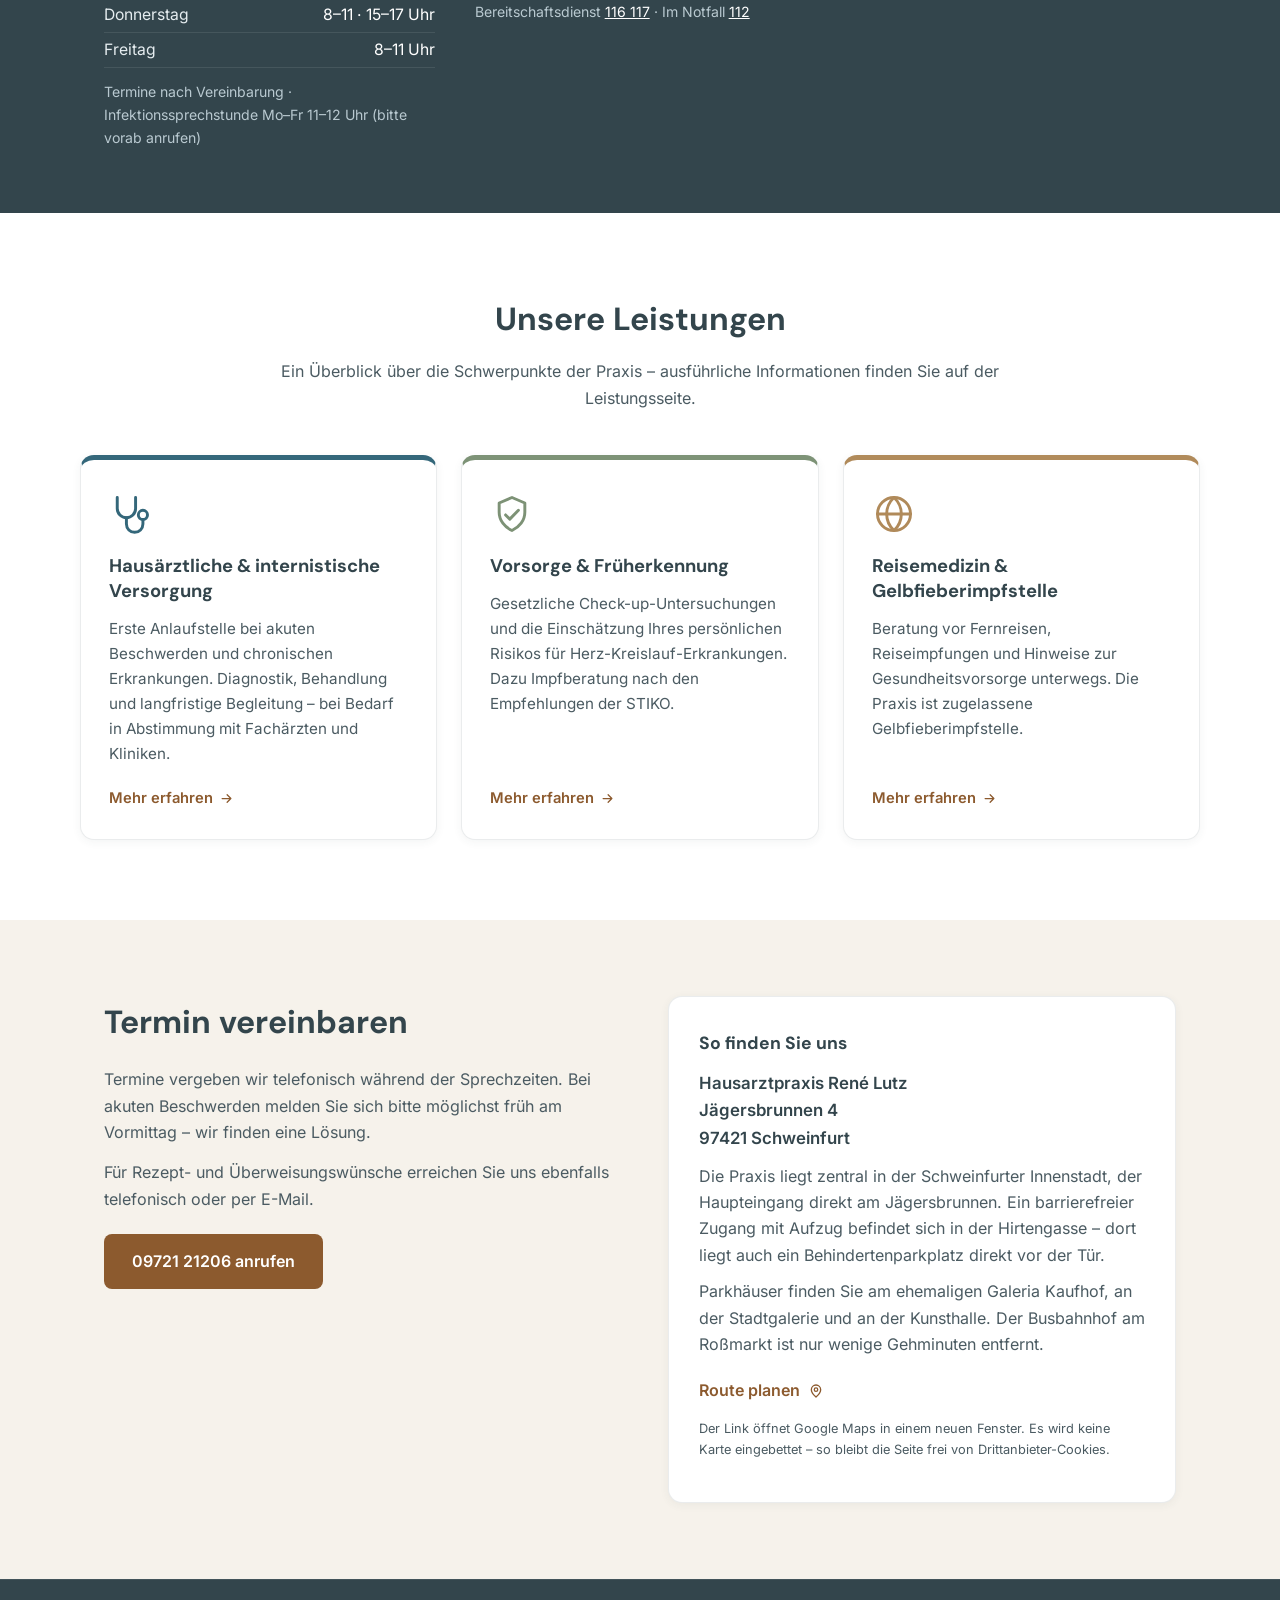
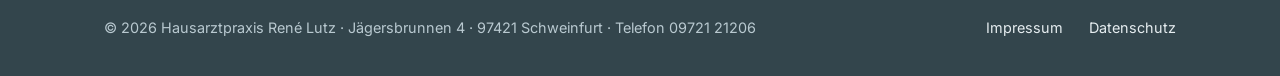
